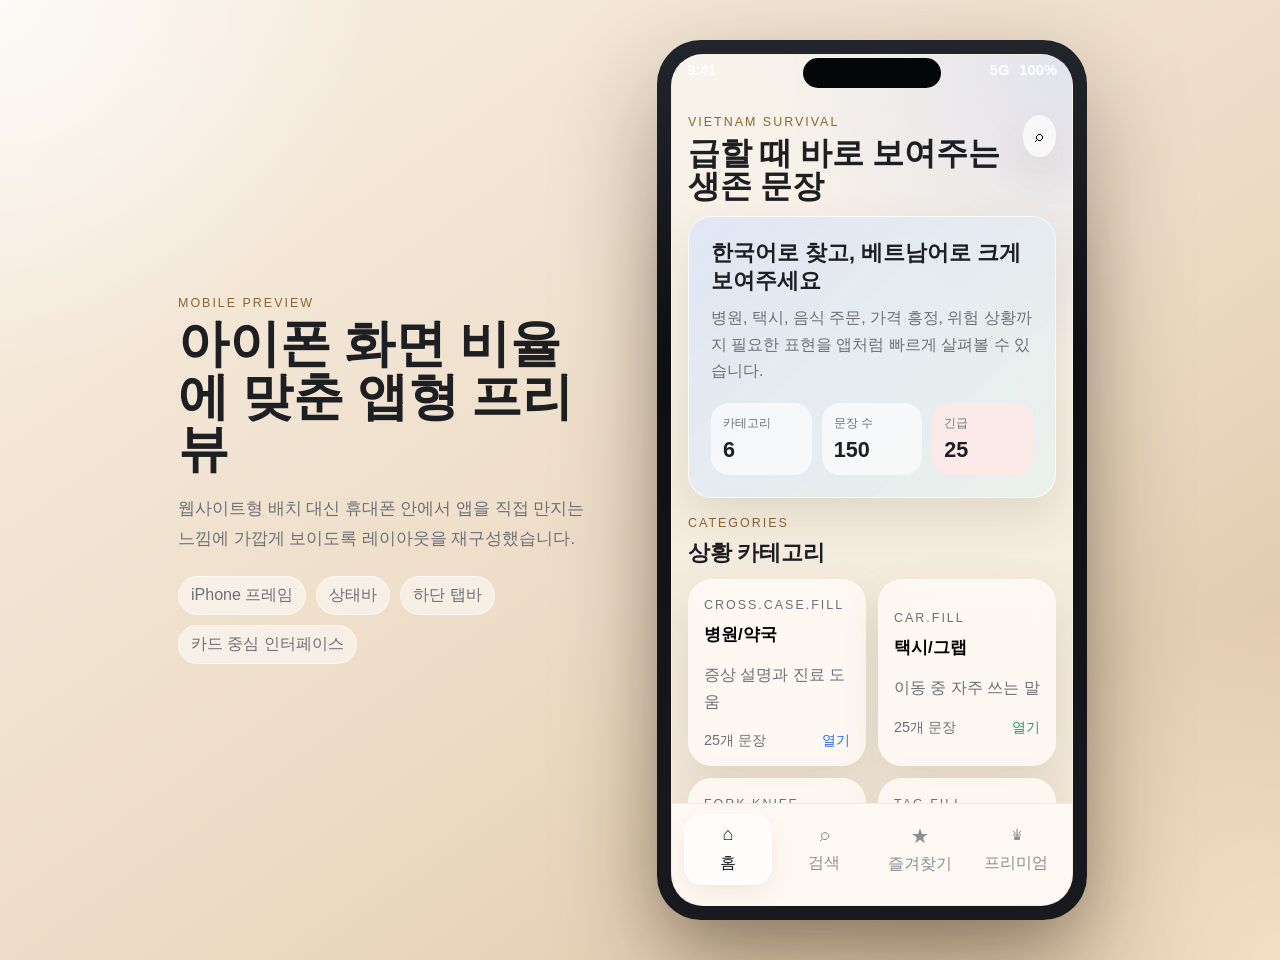
==== docs/index.html @ a6ebcc1a "initial project import" ====
<!doctype html>
<html lang="ko">
  <head>
    <meta charset="UTF-8" />
    <meta name="viewport" content="width=device-width, initial-scale=1.0" />
    <title>Vietnam Survival Mobile Preview</title>
    <link rel="stylesheet" href="./mobile.css" />
  </head>
  <body>
    <div class="stage">
      <section class="intro">
        <p class="eyebrow">Mobile Preview</p>
        <h1>아이폰 화면 비율에 맞춘 앱형 프리뷰</h1>
        <p class="lead">
          웹사이트형 배치 대신 휴대폰 안에서 앱을 직접 만지는 느낌에 가깝게 보이도록 레이아웃을 재구성했습니다.
        </p>
        <div class="chips">
          <span>iPhone 프레임</span>
          <span>상태바</span>
          <span>하단 탭바</span>
          <span>카드 중심 인터페이스</span>
        </div>
      </section>

      <section class="device-wrap">
        <div class="device-glow"></div>
        <div class="device">
          <div class="device-notch"></div>

          <header class="statusbar">
            <span>9:41</span>
            <div class="status-icons">
              <span>5G</span>
              <span>100%</span>
            </div>
          </header>

          <div class="device-screen">
            <main class="screen-content">
              <section class="page is-active" data-page="home">
                <div class="page-header">
                  <div>
                    <p class="eyebrow">Vietnam Survival</p>
                    <h2>급할 때 바로 보여주는 생존 문장</h2>
                  </div>
                  <button class="icon-button" id="showAllPhrasesButton" aria-label="전체 문장 보기">⌕</button>
                </div>

                <section class="hero-card">
                  <p class="hero-title">한국어로 찾고, 베트남어로 크게 보여주세요</p>
                  <p class="hero-copy">
                    병원, 택시, 음식 주문, 가격 흥정, 위험 상황까지 필요한 표현을 앱처럼 빠르게 살펴볼 수 있습니다.
                  </p>

                  <div class="hero-stats">
                    <div class="mini-stat">
                      <span>카테고리</span>
                      <strong id="categoryCount">0</strong>
                    </div>
                    <div class="mini-stat">
                      <span>문장 수</span>
                      <strong id="phraseCount">0</strong>
                    </div>
                    <div class="mini-stat alert">
                      <span>긴급</span>
                      <strong id="emergencyCount">0</strong>
                    </div>
                  </div>
                </section>

                <section class="section-block">
                  <div class="section-header">
                    <div>
                      <p class="eyebrow">Categories</p>
                      <h3>상황 카테고리</h3>
                    </div>
                  </div>
                  <div id="categoryGrid" class="category-grid"></div>
                </section>

                <section class="section-block">
                  <div class="section-header">
                    <div>
                      <p class="eyebrow">Quick Entry</p>
                      <h3>빠른 진입</h3>
                    </div>
                  </div>
                  <div class="quick-grid">
                    <button class="quick-card" data-jump-tab="favorites">
                      <span>즐겨찾기</span>
                      <strong>저장한 문장 바로 열기</strong>
                    </button>
                    <button class="quick-card" data-jump-tab="search">
                      <span>전체 검색</span>
                      <strong>한국어와 베트남어 찾기</strong>
                    </button>
                    <button class="quick-card" data-jump-tab="premium">
                      <span>프리미엄</span>
                      <strong>확장 기능 자리 보기</strong>
                    </button>
                  </div>
                </section>
              </section>

              <section class="page" data-page="search">
                <div class="page-header">
                  <div>
                    <p class="eyebrow">Search</p>
                    <h2>전체 검색</h2>
                  </div>
                </div>

                <section class="toolbar-card">
                  <input id="searchInput" type="search" placeholder="한국어 또는 베트남어 검색" />
                  <select id="categoryFilter">
                    <option value="all">전체 카테고리</option>
                  </select>
                </section>

                <div id="searchSummary" class="summary-text"></div>
                <div id="searchResults" class="phrase-list"></div>
              </section>

              <section class="page" data-page="favorites">
                <div class="page-header">
                  <div>
                    <p class="eyebrow">Favorites</p>
                    <h2>즐겨찾기</h2>
                  </div>
                </div>

                <div id="favoritesSummary" class="summary-text"></div>
                <div id="favoritesList" class="phrase-list"></div>
              </section>

              <section class="page" data-page="premium">
                <div class="page-header">
                  <div>
                    <p class="eyebrow">Premium</p>
                    <h2>프리미엄</h2>
                  </div>
                </div>

                <section class="premium-card">
                  <p class="eyebrow">Placeholder</p>
                  <h3>향후 확장 기능 자리</h3>
                  <p>
                    AI 상황 추천, 오프라인 팩, 구독/광고 구조 같은 후속 기능을 이 탭에서 검토할 수 있도록
                    자리를 남겨두었습니다.
                  </p>
                </section>
              </section>
            </main>

            <nav class="tabbar">
              <button class="nav-button is-active" data-tab="home">
                <span class="nav-icon">⌂</span>
                <span>홈</span>
              </button>
              <button class="nav-button" data-tab="search">
                <span class="nav-icon">⌕</span>
                <span>검색</span>
              </button>
              <button class="nav-button" data-tab="favorites">
                <span class="nav-icon">★</span>
                <span>즐겨찾기</span>
              </button>
              <button class="nav-button" data-tab="premium">
                <span class="nav-icon">♛</span>
                <span>프리미엄</span>
              </button>
            </nav>
          </div>
        </div>
      </section>
    </div>

    <dialog id="phraseDialog" class="dialog">
      <article class="dialog-card">
        <button class="dialog-close" id="closeDialogButton" aria-label="닫기">×</button>
        <div id="dialogContent"></div>
      </article>
    </dialog>

    <script type="module" src="./mobile.js"></script>
  </body>
</html>
---- docs/mobile.css ----
:root {
  --surface: rgba(255, 252, 247, 0.82);
  --text: #1d1f23;
  --muted: #6d7078;
  --line: rgba(29, 31, 35, 0.08);
  --shadow-soft: 0 18px 45px rgba(93, 62, 25, 0.12);
  --shadow-phone: 0 40px 100px rgba(37, 24, 10, 0.35);
  --blue: #2f6df6;
  --green: #18a06e;
  --orange: #d97822;
  --teal: #0f9a90;
  --red: #d54f4f;
  --indigo: #5a66da;
}

* {
  box-sizing: border-box;
}

html,
body {
  margin: 0;
  min-height: 100%;
}

body {
  font-family: "Segoe UI", "Apple SD Gothic Neo", sans-serif;
  color: var(--text);
  background:
    radial-gradient(circle at top left, rgba(255, 255, 255, 0.72), transparent 24%),
    radial-gradient(circle at bottom right, rgba(255, 240, 214, 0.65), transparent 22%),
    linear-gradient(145deg, #f8efe3, #eddcc6 55%, #dcc2a1);
}

button,
input,
select {
  font: inherit;
}

.stage {
  min-height: 100vh;
  display: grid;
  grid-template-columns: minmax(280px, 420px) minmax(320px, 460px);
  justify-content: center;
  gap: 44px;
  padding: 40px 24px;
  align-items: center;
}

.intro h1,
.page-header h2,
.section-header h3,
.premium-card h3 {
  font-family: Georgia, "Times New Roman", serif;
}

.intro h1 {
  margin: 0;
  font-size: clamp(2.1rem, 4vw, 3.8rem);
  line-height: 1.03;
}

.lead {
  margin: 18px 0 0;
  color: var(--muted);
  line-height: 1.8;
  font-size: 1.04rem;
}

.eyebrow {
  margin: 0 0 8px;
  font-size: 0.78rem;
  text-transform: uppercase;
  letter-spacing: 0.16em;
  color: #8c6632;
}

.chips {
  display: flex;
  flex-wrap: wrap;
  gap: 10px;
  margin-top: 22px;
}

.chips span,
.chip {
  padding: 8px 12px;
  border-radius: 999px;
  background: rgba(255, 255, 255, 0.5);
  color: var(--muted);
  border: 1px solid rgba(255, 255, 255, 0.48);
}

.device-wrap {
  position: relative;
  display: grid;
  place-items: center;
}

.device-glow {
  position: absolute;
  inset: auto 24px -14px 24px;
  height: 82%;
  border-radius: 48px;
  background: rgba(35, 23, 14, 0.2);
  filter: blur(28px);
}

.device {
  position: relative;
  width: min(100%, 430px);
  aspect-ratio: 430 / 880;
  border-radius: 44px;
  padding: 14px;
  background: linear-gradient(180deg, #22252b, #0d0f12 36%, #191a1f 100%);
  box-shadow: var(--shadow-phone);
}

.device-notch {
  position: absolute;
  top: 18px;
  left: 50%;
  transform: translateX(-50%);
  width: 138px;
  height: 30px;
  border-radius: 18px;
  background: #050607;
  z-index: 3;
}

.statusbar {
  position: absolute;
  top: 22px;
  left: 30px;
  right: 30px;
  z-index: 2;
  display: flex;
  justify-content: space-between;
  align-items: center;
  color: white;
  font-size: 0.92rem;
  font-weight: 600;
}

.status-icons {
  display: flex;
  gap: 10px;
}

.device-screen {
  height: 100%;
  overflow: hidden;
  border-radius: 32px;
  background:
    radial-gradient(circle at top right, rgba(75, 117, 255, 0.13), transparent 32%),
    linear-gradient(180deg, #f8f3eb, #f5ede1 52%, #f2e7d8);
  border: 1px solid rgba(255, 255, 255, 0.2);
  display: grid;
  grid-template-rows: 1fr auto;
}

.screen-content {
  padding: 60px 16px 14px;
  overflow-y: auto;
}

.page {
  display: none;
}

.page.is-active {
  display: block;
}

.page-header {
  display: flex;
  align-items: start;
  justify-content: space-between;
  gap: 12px;
  margin-bottom: 14px;
}

.page-header h2 {
  margin: 0;
  font-size: 2rem;
  line-height: 1.02;
}

.icon-button {
  width: 42px;
  height: 42px;
  border: 0;
  border-radius: 50%;
  background: rgba(255, 255, 255, 0.7);
  box-shadow: var(--shadow-soft);
  cursor: pointer;
}

.hero-card,
.toolbar-card,
.premium-card,
.category-card,
.quick-card,
.phrase-card,
.empty-card {
  border-radius: 24px;
  background: var(--surface);
  border: 1px solid rgba(255, 255, 255, 0.66);
  box-shadow: var(--shadow-soft);
  backdrop-filter: blur(14px);
}

.hero-card {
  padding: 22px;
  background:
    linear-gradient(135deg, rgba(47, 109, 246, 0.14), rgba(15, 154, 144, 0.08)),
    var(--surface);
}

.hero-title {
  margin: 0;
  font-size: 1.35rem;
  font-weight: 800;
  line-height: 1.3;
}

.hero-copy,
.summary-text,
.category-card p,
.premium-card p,
.empty-card p {
  color: var(--muted);
  line-height: 1.65;
}

.hero-copy {
  margin: 10px 0 18px;
}

.hero-stats {
  display: grid;
  grid-template-columns: repeat(3, 1fr);
  gap: 10px;
}

.mini-stat {
  padding: 12px;
  border-radius: 18px;
  background: rgba(255, 255, 255, 0.64);
}

.mini-stat span {
  display: block;
  color: var(--muted);
  font-size: 0.76rem;
  margin-bottom: 5px;
}

.mini-stat strong {
  font-size: 1.35rem;
}

.mini-stat.alert {
  background: rgba(255, 232, 232, 0.82);
}

.section-block {
  margin-top: 18px;
}

.section-header {
  margin-bottom: 12px;
}

.section-header h3 {
  margin: 0;
  font-size: 1.35rem;
}

.category-grid {
  display: grid;
  grid-template-columns: repeat(2, minmax(0, 1fr));
  gap: 12px;
}

.quick-grid,
.phrase-list {
  display: grid;
  gap: 12px;
}

.category-card,
.quick-card,
.phrase-card,
.premium-card,
.empty-card,
.toolbar-card {
  padding: 16px;
}

.category-card,
.quick-card {
  text-align: left;
  border: 0;
  cursor: pointer;
}

.category-card h4,
.phrase-card h4 {
  margin: 6px 0 6px;
  font-size: 1.05rem;
}

.category-meta {
  margin-top: 10px;
  display: flex;
  justify-content: space-between;
  color: var(--muted);
  font-size: 0.9rem;
}

.quick-card span {
  display: block;
  color: #8c6632;
  margin-bottom: 8px;
  font-size: 0.83rem;
}

.quick-card strong {
  font-size: 1rem;
  line-height: 1.35;
}

.toolbar-card {
  display: grid;
  gap: 10px;
}

.toolbar-card input,
.toolbar-card select {
  width: 100%;
  padding: 14px 16px;
  border-radius: 16px;
  border: 1px solid var(--line);
  background: rgba(255, 255, 255, 0.78);
}

.summary-text {
  margin: 12px 2px 14px;
  font-size: 0.94rem;
}

.phrase-card.emergency {
  background: linear-gradient(180deg, rgba(255, 255, 255, 0.92), rgba(255, 236, 236, 0.94));
  border-color: rgba(213, 79, 79, 0.24);
}

.phrase-top,
.phrase-actions,
.dialog-actions,
.dialog-header {
  display: flex;
  align-items: center;
  justify-content: space-between;
  gap: 10px;
}

.chip {
  font-size: 0.8rem;
}

.chip.emergency {
  background: rgba(213, 79, 79, 0.12);
  color: var(--red);
}

.phrase-korean {
  margin: 14px 0 8px;
  color: var(--muted);
  font-size: 0.95rem;
  font-weight: 700;
}

.phrase-vietnamese {
  margin: 0;
  font-size: 1.5rem;
  line-height: 1.28;
}

.phrase-plain {
  margin: 9px 0 16px;
  color: var(--muted);
  line-height: 1.45;
}

.phrase-actions {
  flex-wrap: wrap;
}

.phrase-button {
  padding: 10px 12px;
  border-radius: 14px;
  border: 0;
  background: rgba(29, 31, 35, 0.06);
  cursor: pointer;
}

.phrase-button.primary {
  color: white;
}

.empty-card {
  text-align: center;
}

.tabbar {
  display: grid;
  grid-template-columns: repeat(4, 1fr);
  gap: 8px;
  padding: 10px 12px 20px;
  background: rgba(255, 251, 245, 0.92);
  border-top: 1px solid rgba(29, 31, 35, 0.06);
}

.nav-button {
  display: grid;
  justify-items: center;
  gap: 6px;
  padding: 10px 4px;
  border: 0;
  background: transparent;
  color: #8b8f96;
  border-radius: 18px;
  cursor: pointer;
}

.nav-button.is-active {
  color: var(--text);
  background: rgba(255, 255, 255, 0.78);
  box-shadow: 0 10px 25px rgba(93, 62, 25, 0.08);
}

.nav-icon {
  font-size: 1.12rem;
}

.dialog {
  width: min(760px, calc(100vw - 32px));
  border: 0;
  padding: 0;
  background: transparent;
}

.dialog::backdrop {
  background: rgba(20, 18, 17, 0.5);
  backdrop-filter: blur(8px);
}

.dialog-card {
  position: relative;
  padding: 24px;
  border-radius: 28px;
  background: #fffdf9;
  box-shadow: 0 24px 80px rgba(0, 0, 0, 0.2);
}

.dialog-close {
  position: absolute;
  top: 14px;
  right: 16px;
  width: 42px;
  height: 42px;
  border: 0;
  border-radius: 50%;
  background: rgba(29, 31, 35, 0.06);
  font-size: 1.5rem;
  cursor: pointer;
}

.dialog-display {
  margin: 18px 0;
  padding: 28px;
  border-radius: 24px;
  background: #111317;
  color: white;
  text-align: center;
}

.dialog-display .vietnamese {
  font-size: clamp(2rem, 5vw, 3.8rem);
  font-weight: 800;
  line-height: 1.2;
}

.dialog-display .plain {
  margin-top: 14px;
  font-size: 1.18rem;
  color: rgba(255, 255, 255, 0.76);
}

.dialog-display .korean {
  margin-top: 16px;
  color: rgba(255, 255, 255, 0.65);
}

@media (max-width: 980px) {
  .stage {
    grid-template-columns: 1fr;
    gap: 24px;
    padding: 24px 16px 32px;
  }

  .intro {
    max-width: 640px;
    margin: 0 auto;
    text-align: center;
  }

  .chips {
    justify-content: center;
  }
}

@media (max-width: 520px) {
  .device {
    width: 100%;
    border-radius: 32px;
    padding: 10px;
  }

  .device-screen {
    border-radius: 24px;
  }

  .device-notch {
    width: 112px;
    height: 26px;
    top: 14px;
  }

  .statusbar {
    top: 16px;
    left: 24px;
    right: 24px;
    font-size: 0.82rem;
  }

  .screen-content {
    padding: 52px 12px 10px;
  }

  .page-header h2 {
    font-size: 1.6rem;
  }

  .hero-stats,
  .category-grid {
    grid-template-columns: 1fr;
  }
}
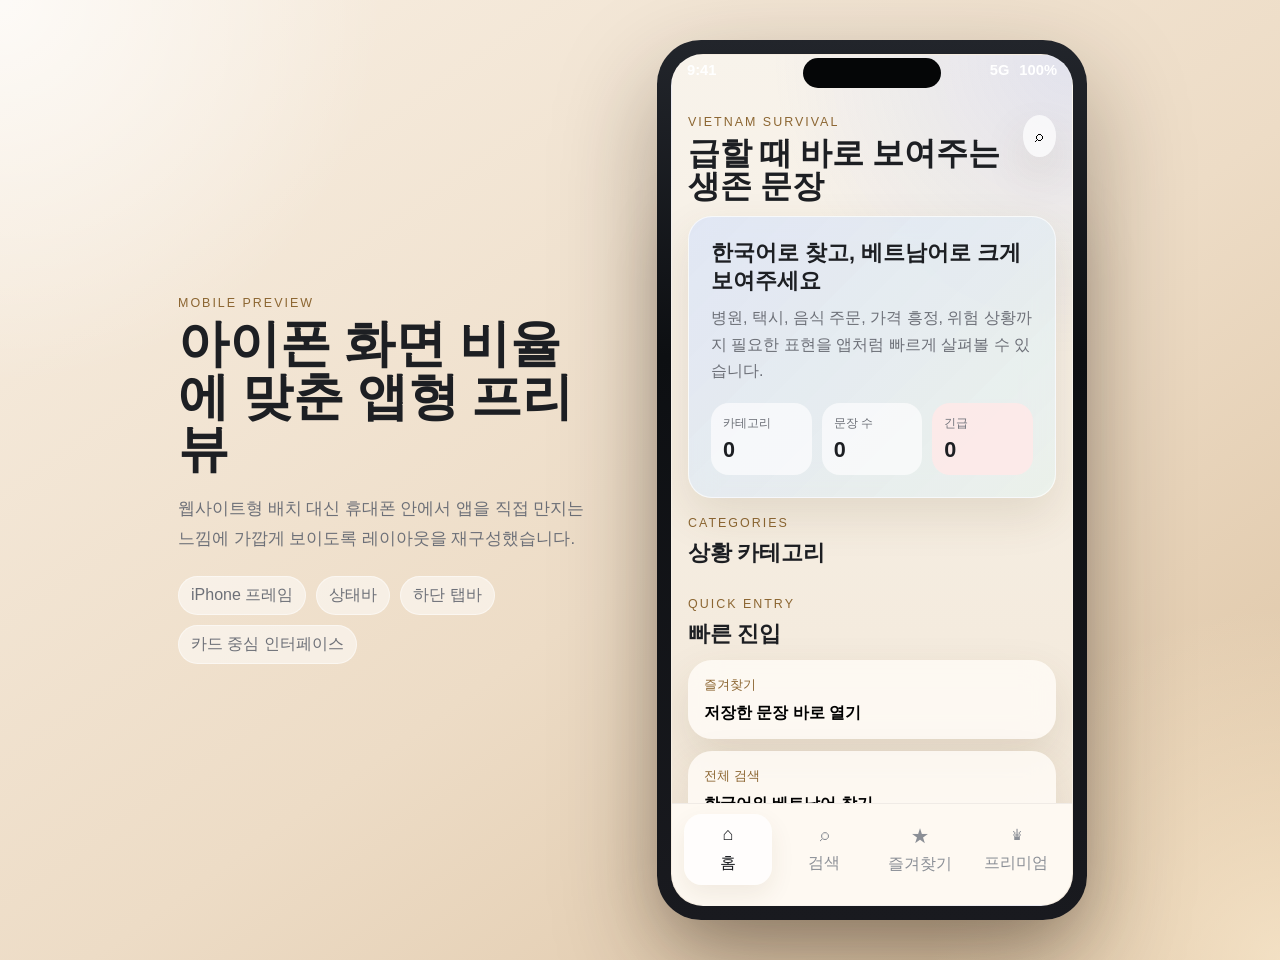
==== commit 07807bd2: "add home screen web icons" ====
--- a/docs/index.html
+++ b/docs/index.html
@@ -3,7 +3,15 @@
   <head>
     <meta charset="UTF-8" />
     <meta name="viewport" content="width=device-width, initial-scale=1.0" />
+    <meta name="theme-color" content="#0f5c59" />
+    <meta name="apple-mobile-web-app-capable" content="yes" />
+    <meta name="apple-mobile-web-app-status-bar-style" content="default" />
+    <meta name="apple-mobile-web-app-title" content="Vietnam Survival" />
     <title>Vietnam Survival Mobile Preview</title>
+    <link rel="icon" type="image/png" sizes="32x32" href="./icons/favicon-32.png" />
+    <link rel="icon" type="image/png" sizes="192x192" href="./icons/icon-192.png" />
+    <link rel="apple-touch-icon" sizes="180x180" href="./icons/apple-touch-icon.png" />
+    <link rel="manifest" href="./site.webmanifest" />
     <link rel="stylesheet" href="./mobile.css" />
   </head>
   <body>
--- a/docs/mobile.css
+++ b/docs/mobile.css
@@ -187,6 +187,13 @@
   line-height: 1.02;
 }
 
+.home-header h2 {
+  font-size: 1.38rem;
+  line-height: 1.08;
+  letter-spacing: -0.04em;
+  white-space: nowrap;
+}
+
 .icon-button {
   width: 42px;
   height: 42px;
@@ -198,6 +205,7 @@
 }
 
 .hero-card,
+.update-card,
 .toolbar-card,
 .premium-card,
 .category-card,
@@ -218,6 +226,62 @@
     var(--surface);
 }
 
+.update-card {
+  padding: 18px;
+  background:
+    linear-gradient(135deg, rgba(24, 160, 110, 0.12), rgba(47, 109, 246, 0.07)),
+    var(--surface);
+}
+
+.update-top {
+  display: flex;
+  align-items: start;
+  justify-content: space-between;
+  gap: 10px;
+}
+
+.update-top h3 {
+  margin: 0;
+  font-size: 1.18rem;
+}
+
+.update-badge {
+  padding: 6px 10px;
+  border-radius: 999px;
+  background: rgba(24, 160, 110, 0.12);
+  color: var(--green);
+  font-size: 0.72rem;
+  font-weight: 800;
+  letter-spacing: 0.08em;
+}
+
+.update-copy {
+  margin: 12px 0 14px;
+  color: var(--muted);
+  line-height: 1.55;
+}
+
+.update-actions {
+  display: grid;
+  grid-template-columns: 1fr 1fr;
+  gap: 10px;
+}
+
+.update-action {
+  padding: 12px 14px;
+  border: 0;
+  border-radius: 16px;
+  background: rgba(29, 31, 35, 0.06);
+  color: var(--text);
+  font-weight: 700;
+  cursor: pointer;
+}
+
+.update-action.primary {
+  background: var(--teal);
+  color: white;
+}
+
 .hero-title {
   margin: 0;
   font-size: 1.35rem;
@@ -310,6 +374,25 @@
 .phrase-card h4 {
   margin: 6px 0 6px;
   font-size: 1.05rem;
+}
+
+.category-card.featured {
+  border: 1px solid rgba(15, 154, 144, 0.18);
+  background:
+    linear-gradient(180deg, rgba(255, 255, 255, 0.95), rgba(232, 246, 241, 0.92));
+}
+
+.category-badge {
+  display: inline-flex;
+  align-items: center;
+  margin-top: 10px;
+  padding: 4px 8px;
+  border-radius: 999px;
+  background: rgba(15, 154, 144, 0.12);
+  color: var(--teal);
+  font-size: 0.72rem;
+  font-weight: 800;
+  letter-spacing: 0.05em;
 }
 
 .category-meta {
@@ -554,8 +637,16 @@
     font-size: 1.6rem;
   }
 
+  .home-header h2 {
+    font-size: 1.24rem;
+  }
+
   .hero-stats,
   .category-grid {
     grid-template-columns: 1fr;
   }
-}
+
+  .update-actions {
+    grid-template-columns: 1fr;
+  }
+}
